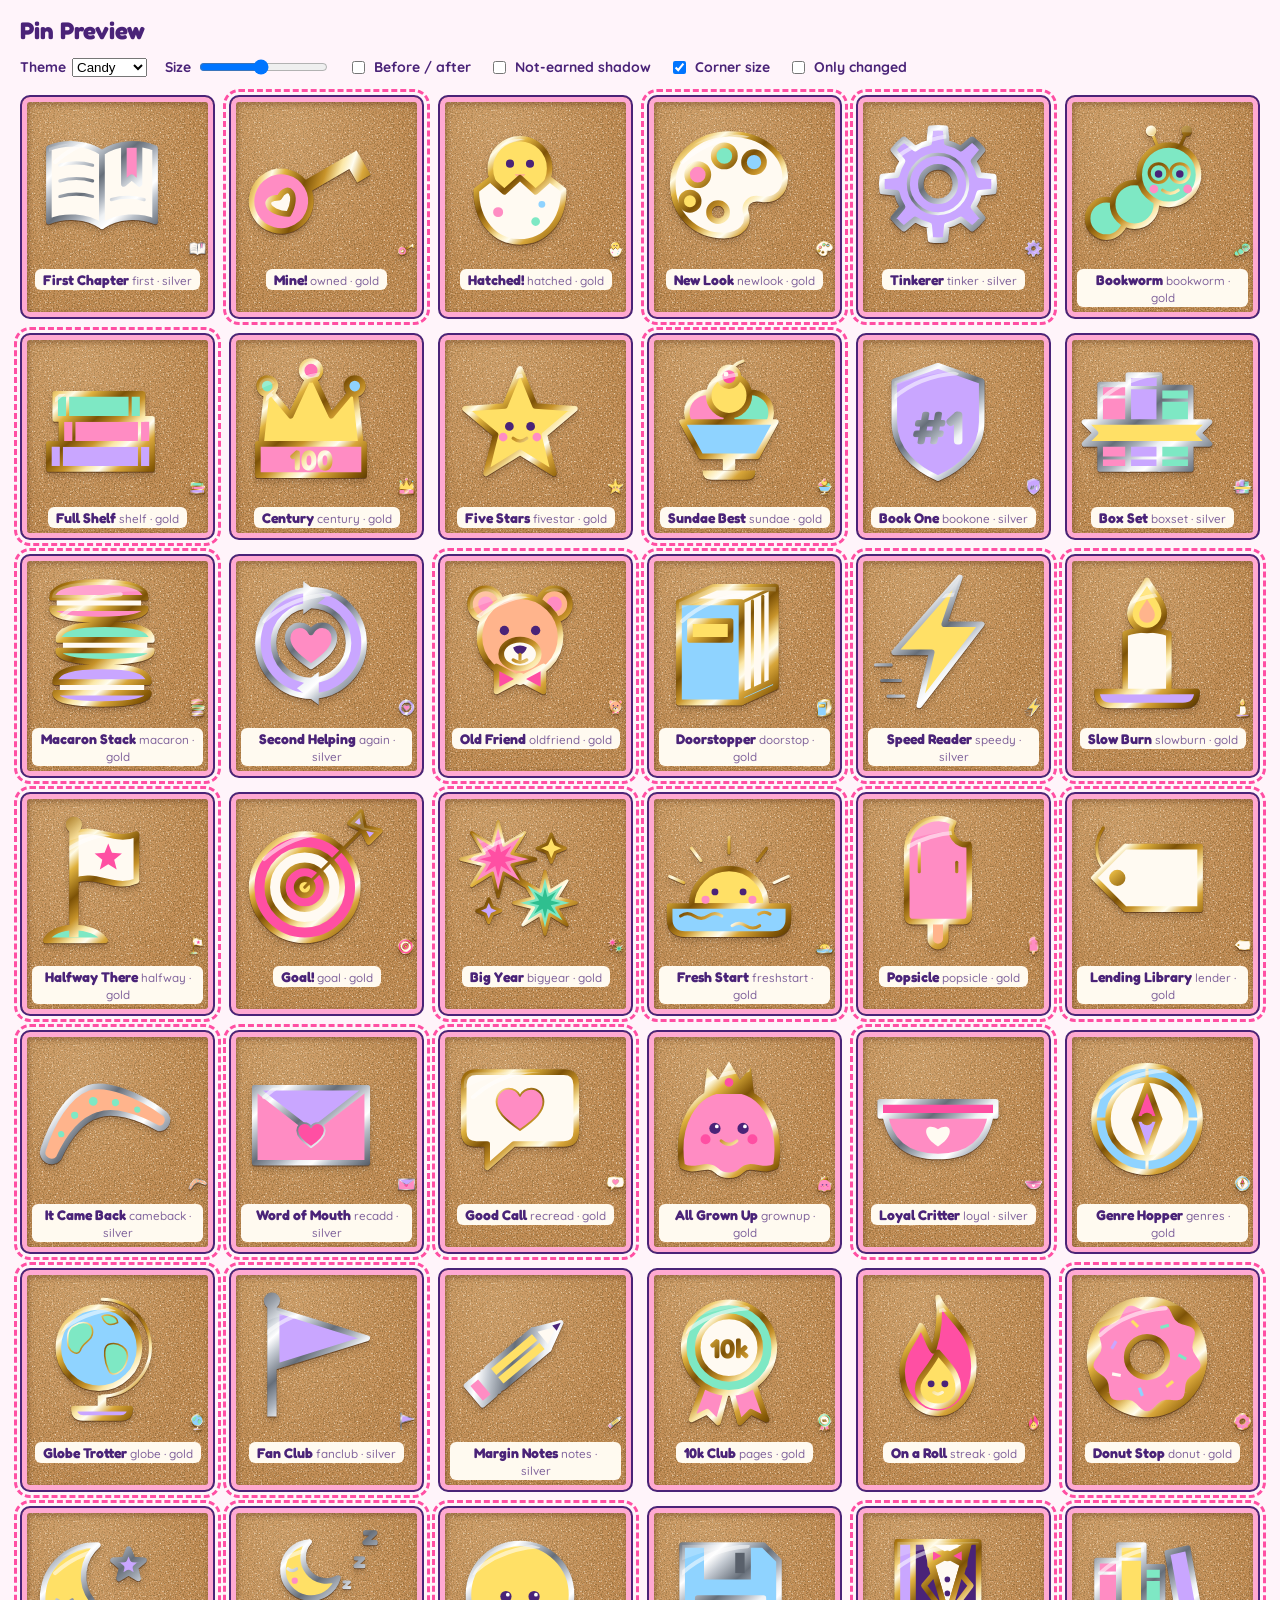
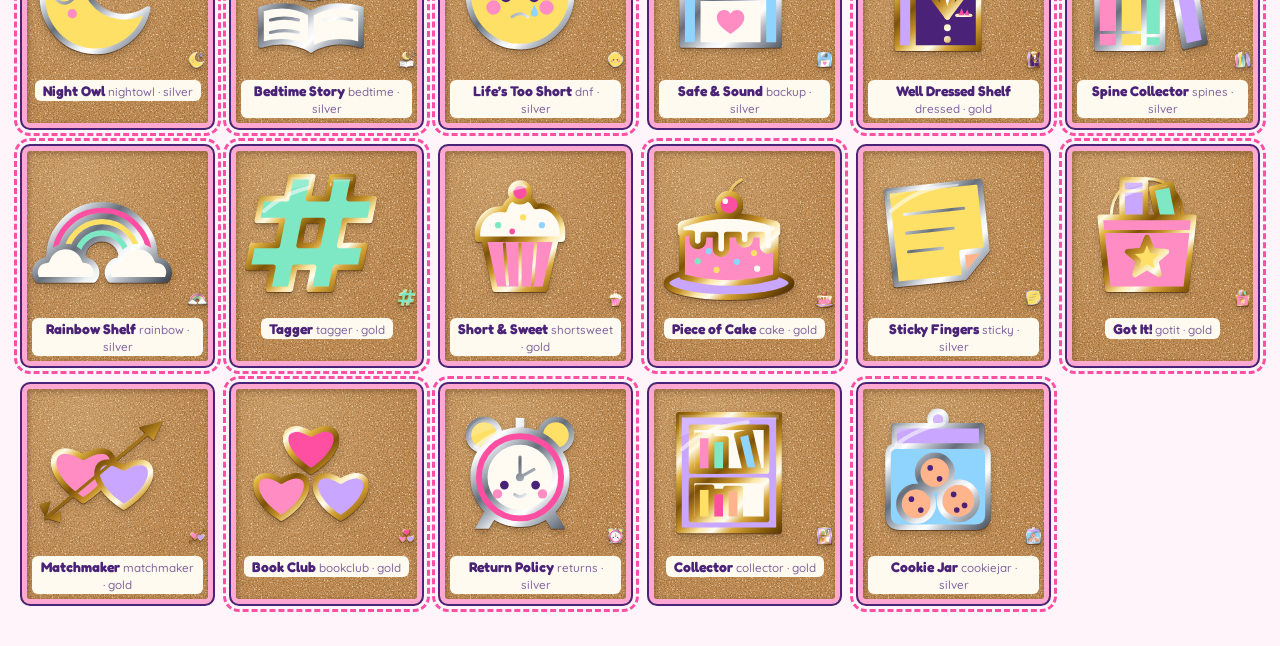
==== dev/pin-preview.html @ de63427f "Pins redrawn and 18 new ones; bigger pins on the board; pin preview page New pins: Halfway There, Go" ====
<!DOCTYPE html>
<html lang="en">
<head>
    <meta charset="UTF-8">
    <meta name="viewport" content="width=device-width, initial-scale=1.0">
    <title>Pin Preview</title>
    <!-- Every pin drawn big, for working on the pin art. Open it straight
         from the folder; it draws from js/pins.js and css/pins.css, and
         pins-before.js (a snapshot) for the before/after view. -->
    <link rel="preconnect" href="https://fonts.googleapis.com">
    <link href="https://fonts.googleapis.com/css2?family=Fredoka:wght@500;600;700&family=Quicksand:wght@500;700&display=swap" rel="stylesheet">
    <link rel="stylesheet" href="../css/pins.css">
    <style>
        body {
            margin: 0;
            padding: 16px 20px 40px;
            background: #fff4fa;
            color: #4a2378;
            font-family: 'Quicksand', sans-serif;
        }

        :root[data-theme="blueprint"] body {
            background: #e8eef7;
            color: #13294b;
        }

        h1 {
            margin: 0 0 12px;
            font-family: 'Fredoka', sans-serif;
            font-size: 24px;
        }

        .controls {
            display: flex;
            flex-wrap: wrap;
            gap: 8px 18px;
            align-items: center;
            margin-bottom: 18px;
            font-size: 14px;
            font-weight: 700;
        }

        .controls label {
            display: flex;
            gap: 6px;
            align-items: center;
        }

        .grid {
            display: grid;
            grid-template-columns: repeat(auto-fill, minmax(calc(var(--size) * var(--cols) + 40px), 1fr));
            gap: 14px;
        }

        .tile {
            padding: 12px 10px 10px;
            border: 2px solid #4a2378;
            border-radius: 10px;
            box-shadow: inset 0 0 0 5px #ffa9d2, inset 1px 2px 5px 6px rgba(60, 25, 5, 0.3);
            text-align: center;
        }

        :root[data-theme="blueprint"] .tile {
            border-color: #13294b;
            box-shadow: inset 0 0 0 5px #2f5fa8, inset 1px 2px 5px 6px rgba(60, 25, 5, 0.3);
        }

        .tile.changed {
            outline: 3px dashed #ff4fa3;
            outline-offset: 3px;
        }

        .arts {
            display: flex;
            justify-content: center;
            align-items: flex-end;
            gap: 10px;
        }

        .art {
            display: flex;
            flex-direction: column;
            align-items: center;
            gap: 2px;
        }

        .art .pin-art {
            width: var(--size);
            height: var(--size);
        }

        .art.small .pin-art {
            width: 21px;
            height: 21px;
        }

        .art span {
            font-size: 10px;
            font-weight: 700;
            color: #fffaf0;
            text-shadow: 0 1px 1px rgba(0, 0, 0, 0.5);
        }

        .name {
            display: inline-block;
            margin-top: 8px;
            padding: 2px 8px;
            border-radius: 6px;
            background: #fffaf0;
            font-family: 'Fredoka', sans-serif;
            font-size: 14px;
            font-weight: 700;
        }

        .name small {
            font-family: 'Quicksand', sans-serif;
            font-weight: 500;
            opacity: 0.7;
        }
    </style>
</head>
<body>
    <h1>Pin Preview</h1>
    <div class="controls">
        <label>Theme
            <select id="theme">
                <option value="">Candy</option>
                <option value="blueprint">Blueprint</option>
            </select>
        </label>
        <label>Size <input type="range" id="size" min="48" max="260" value="150"></label>
        <label><input type="checkbox" id="before"> Before / after</label>
        <label><input type="checkbox" id="locked"> Not-earned shadow</label>
        <label><input type="checkbox" id="small" checked> Corner size</label>
        <label><input type="checkbox" id="onlyChanged"> Only changed</label>
    </div>
    <div class="grid" id="grid"></div>

    <script>
        // always the latest pins.js, not a cached one
        document.write(['pins-before.js', '../js/pins.js'].map(src => `<script src="${src}?v=${Date.now()}"><\/script>`).join(''));
    </script>
    <script>
        const $ = id => document.getElementById(id);
        const old = window.PinsBefore;
        // a pin's changed if its drawing's not the same as the snapshot's
        const sameArt = (a, b) => b && JSON.stringify([a.art, a.metal, a.rotate, a.glint]) === JSON.stringify([b.art, b.metal, b.rotate, b.glint]);

        function draw() {
            document.documentElement.dataset.theme = $('theme').value;
            if (!$('theme').value) delete document.documentElement.dataset.theme;
            const before = $('before').checked, locked = $('locked').checked, small = $('small').checked;
            const grid = $('grid');
            grid.style.setProperty('--size', $('size').value + 'px');
            grid.style.setProperty('--cols', (before ? 2 : 1) + (locked ? 1 : 0));
            grid.innerHTML = '';
            PINS.forEach(pin => {
                const was = old && old.PINS.find(p => p.id === pin.id);
                const changed = !sameArt(pin, was);
                if ($('onlyChanged').checked && !changed) return;
                const tile = document.createElement('div');
                tile.className = 'tile corkboard' + (changed ? ' changed' : '');
                const arts = [];
                if (before && was) arts.push(['before', old.pinSvg(was)]);
                arts.push([before ? 'now' : '', pinSvg(pin)]);
                if (locked) arts.push(['not earned', pinSvg(pin, false)]);
                if (small) arts.push(['', pinSvg(pin), 'small']);
                tile.innerHTML = '<div class="arts">' + arts.map(([label, svg, cls = '']) =>
                    `<div class="art ${cls}">${svg}<span>${label}</span></div>`).join('') + '</div>' +
                    `<div class="name">${pin.name} <small>${pin.id} · ${pin.metal}</small></div>`;
                tile.title = pin.desc;
                grid.appendChild(tile);
            });
        }

        ['theme', 'size', 'before', 'locked', 'small', 'onlyChanged'].forEach(id => $(id).addEventListener('input', draw));
        draw();
    </script>
</body>
</html>
---- css/pins.css ----
/* ---------- Pin board (achievements) ----------
   enamel pins on a board: a little one in the bottom-left stack, and
   a big one that pops up. Candy (a corkboard) and Blueprint (a drafting
   sheet, at the end of this file) for now. */

/* cork: a warm tan with random dark and light flecks (two layers of
   SVG noise, so there's no repeating dot grid), and a soft sheen */
.corkboard {
    background:
        radial-gradient(ellipse at 30% 15%, rgba(255, 228, 185, 0.22), transparent 65%),
        url("data:image/svg+xml,%3Csvg xmlns='http://www.w3.org/2000/svg' width='180' height='180'%3E%3Cfilter id='a'%3E%3CfeTurbulence type='fractalNoise' baseFrequency='.8' numOctaves='2' seed='3' stitchTiles='stitch'/%3E%3CfeColorMatrix values='0 0 0 0 .3 0 0 0 0 .15 0 0 0 0 .04 2.8 0 0 0 -1.2'/%3E%3C/filter%3E%3Cfilter id='b'%3E%3CfeTurbulence type='fractalNoise' baseFrequency='.6' numOctaves='2' seed='11' stitchTiles='stitch'/%3E%3CfeColorMatrix values='0 0 0 0 1 0 0 0 0 .9 0 0 0 0 .74 0 2.6 0 0 -1.55'/%3E%3C/filter%3E%3Crect width='100%25' height='100%25' filter='url(%23a)'/%3E%3Crect width='100%25' height='100%25' filter='url(%23b)'/%3E%3C/svg%3E") 0 0 / 180px 180px,
        #c48f57;
}

/* an earned pin sits proud of the cork: a tight contact shadow and a
   softer one further out */
.pin-art {
    display: block;
    overflow: visible;
    filter: drop-shadow(0.6px 1.3px 0 rgba(60, 30, 8, 0.55)) drop-shadow(0 3px 3px rgba(40, 20, 5, 0.25));
}

.pin-text {
    font-family: 'Fredoka', 'Quicksand', sans-serif;
    font-weight: 700;
}

/* not earned yet: just its shape, a flat shadow on the cork. The
   paths are solid and the group is see-through as a whole, so where
   parts overlap there's no darker line showing the details. The
   stroke makes it the same size as the real pin (borders and all). */
.pin-art.locked {
    filter: none;
}

.pin-ghost {
    opacity: 0.3;
}

.pin-ghost path {
    fill: var(--pin-shadow, #46230a);
    stroke: var(--pin-shadow, #46230a);
    stroke-width: 1.8;
    stroke-linejoin: round;
}

/* a new pin's shadow, waiting in its spot for it to land */
.pin-slot .pin-art.under {
    position: absolute;
    inset: 0;
    rotate: var(--tilt);
}

.pin-slot.locked:hover .pin-ghost,
.pin-slot.locked.selected .pin-ghost {
    opacity: 0.42;
}

/* now and then light catches the metal */
.pin-glint {
    opacity: 0;
    transform-box: fill-box;
    transform-origin: center;
    animation: pin-glint 6s ease-in-out infinite;
}

.pin-slot:nth-child(3n + 1) .pin-glint { animation-delay: -2s; }
.pin-slot:nth-child(3n + 2) .pin-glint { animation-delay: -4s; }
.pin-home-pin:nth-child(2) .pin-glint { animation-delay: -2.5s; }
.pin-home-pin:nth-child(3) .pin-glint { animation-delay: -4.5s; }

@keyframes pin-glint {
    0%, 82%, 100% { opacity: 0; transform: scale(0.2) rotate(0deg); }
    90% { opacity: 1; transform: scale(1) rotate(45deg); }
    96% { opacity: 0; transform: scale(0.4) rotate(90deg); }
}

:root[data-calm] .pin-glint {
    animation: none;
}

@media (prefers-reduced-motion: reduce) {
    .pin-glint { animation: none; }
}

/* ---------- The corner widget ----------
   a little corkboard in a candy-pink frame in the corner stack, hung
   under the critter (above the goals card). Shows the three newest
   pins. Settings > Shelf extras can switch it off. */
.pin-home {
    display: none;
    position: relative;
    width: 72px;
    margin-top: 14px; /* room for the nail and string */
    cursor: pointer;
    transform: rotate(-2deg);
    transition: transform 0.25s cubic-bezier(.3, 1.6, .5, 1);
    -webkit-tap-highlight-color: transparent;
}


:root:is(:not([data-theme]), [data-theme="blueprint"]) body.pins-on .pin-home {
    display: block;
}

.pin-home:hover {
    transform: rotate(2deg) translateY(-4px);
}

.pin-home:focus-visible {
    outline: 2px dashed var(--outline);
    outline-offset: 3px;
    border-radius: 6px;
}

/* it hangs by a string from a brass nail */
.pin-home::before {
    content: '';
    position: absolute;
    left: calc(50% - 9px);
    top: -9px;
    width: 18px;
    height: 18px;
    border-top: 1.5px solid #8a6248;
    border-left: 1.5px solid #8a6248;
    transform: rotate(45deg);
}

.pin-home::after {
    content: '';
    position: absolute;
    left: calc(50% - 3px);
    top: -16px;
    width: 6px;
    height: 6px;
    border-radius: 50%;
    background: radial-gradient(circle at 35% 30%, #fff6d0 0 15%, #d9a93a 40%, #7d5207 100%);
    box-shadow: 0 1px 1px rgba(0, 0, 0, 0.35);
}
.pin-home-board {
    position: relative;
    height: 46px;
    padding: 0 6px;
    display: flex;
    align-items: center;
    justify-content: center;
    gap: 1px;
    border: 2px solid var(--outline);
    border-radius: 6px;
    box-shadow:
        inset 0 0 0 4px var(--pin-frame, #ffa9d2),
        inset 0 0 0 5.5px var(--pin-frame-edge, rgba(74, 35, 120, 0.45)),
        inset 1px 2px 4px 5px rgba(60, 25, 5, 0.3),
        2px 2px 0 var(--outline);
}

/* nothing earned yet: one pushpin waiting */
.pin-home-board:empty::after {
    content: '';
    width: 8px;
    height: 8px;
    border-radius: 50%;
    background: radial-gradient(circle at 35% 30%, #fff 0 12%, #ff8cc3 35%, #c2306f 100%);
    box-shadow: 1px 2px 1px rgba(50, 20, 5, 0.45);
}

.pin-home-pin {
    flex: none;
    width: 21px;
    height: 21px;
    rotate: var(--tilt);
}

.pin-home-pin .pin-art {
    width: 100%;
    height: 100%;
    filter: drop-shadow(0.4px 0.8px 0 rgba(60, 30, 8, 0.6)) drop-shadow(0 1.5px 1.5px rgba(40, 20, 5, 0.25));
}

/* how many pins you haven't looked at yet */
.pin-new {
    position: absolute;
    z-index: 1;
    top: -9px;
    right: -9px;
    display: none;
    min-width: 16px;
    padding: 0 4px;
    border: 2px solid var(--outline);
    border-radius: 10px;
    background: var(--y2k-hot-pink);
    color: white;
    font-size: 10px;
    font-weight: 700;
    line-height: 14px;
    text-align: center;
    pointer-events: none;
}

.pin-new.visible {
    display: block;
    animation: critter-bob 1.6s ease-in-out infinite;
}

/* ---------- The big pin board ----------
   no window round it: the board itself pops up over the page, hung on
   a nail like the little one, with a round close button on its corner */
.pins-pop {
    position: relative;
    margin-top: 26px; /* the string and nail */
}

.pins-pop::before {
    content: '';
    position: absolute;
    left: calc(50% - 40px);
    top: -40px;
    width: 80px;
    height: 80px;
    border-top: 2px solid #8a6248;
    border-left: 2px solid #8a6248;
    transform: rotate(45deg);
}

.pins-pop::after {
    content: '';
    position: absolute;
    left: calc(50% - 6px);
    top: -63px;
    width: 12px;
    height: 12px;
    border-radius: 50%;
    background: radial-gradient(circle at 35% 30%, #fff6d0 0 15%, #d9a93a 40%, #7d5207 100%);
    box-shadow: 0 2px 2px rgba(0, 0, 0, 0.4);
}

.pins-close {
    position: absolute;
    z-index: 3;
    top: -14px;
    right: -14px;
}

/* the board: cork in a candy-pink frame (drawn with inset shadows, so
   the cork runs right under it). Pins are placed on it by hand, see
   scatterPins. */
.pins-board {
    position: relative;
    z-index: 1;
    width: min(1080px, calc(100vw - 48px));
    height: min(680px, calc(100vh - 110px));
    border: 2px solid var(--outline);
    border-radius: 10px;
    box-shadow:
        inset 0 0 0 11px var(--pin-frame, #ffa9d2),
        inset 0 1px 0 11px var(--pin-frame-light, #ffd0e6),
        inset 0 0 0 13px var(--pin-frame-edge, rgba(74, 35, 120, 0.55)),
        inset 2px 4px 8px 13px rgba(60, 25, 5, 0.32),
        5px 5px 0 var(--outline),
        0 18px 40px rgba(0, 0, 0, 0.35);
}

.pin-slot {
    position: absolute;
    cursor: pointer;
    outline: none;
    border-radius: 50%;
    -webkit-tap-highlight-color: transparent;
}

/* each one stuck in at its own angle */
.pin-slot .pin-art {
    width: 100%;
    height: 100%;
    rotate: var(--tilt);
    transition: transform 0.2s cubic-bezier(.3, 1.6, .5, 1), filter 0.2s;
}
/* pick one up a little */
.pin-slot.earned:hover .pin-art,
.pin-slot.earned.selected .pin-art {
    transform: translateY(-3px) scale(1.06);
    filter: drop-shadow(1px 3px 0 rgba(60, 30, 8, 0.4)) drop-shadow(0 7px 6px rgba(40, 20, 5, 0.3));
}

.pin-slot:focus-visible {
    outline: 2px dashed #fffaf0;
    outline-offset: -2px;
}

/* about the picked pin: a paper card that pops up right by it (paper
   in dark mode too), with a little arrow pointing at the pin */
.pin-detail {
    position: absolute;
    z-index: 2;
    width: 230px;
    box-sizing: border-box;
    display: none;
    flex-direction: column;
    gap: 4px;
    padding: 10px 14px 12px;
    border: 2px solid var(--outline);
    border-radius: 8px;
    background: #fffaf0;
    box-shadow: 3px 3px 0 var(--outline);
    color: #4a2378;
    cursor: default;
}

.pin-detail.visible {
    display: flex;
    animation: pin-card-in 0.18s ease-out;
}

@keyframes pin-card-in {
    from { opacity: 0; transform: translateY(-6px) scale(0.96); }
}

.pin-detail.above.visible {
    animation-name: pin-card-in-above;
}

@keyframes pin-card-in-above {
    from { opacity: 0; transform: translateY(6px) scale(0.96); }
}

.pin-detail::before {
    content: '';
    position: absolute;
    left: calc(var(--point, 50%) - 7px);
    top: -8px;
    width: 12px;
    height: 12px;
    border-top: 2px solid var(--outline);
    border-left: 2px solid var(--outline);
    background: #fffaf0;
    transform: rotate(45deg);
}

.pin-detail.above::before {
    top: auto;
    bottom: -8px;
    transform: rotate(225deg);
}

.pin-detail-name {
    font-family: 'Fredoka', 'Quicksand', sans-serif;
    font-size: 17px;
    font-weight: 700;
}

.pin-detail-desc {
    font-size: 13px;
}

.pin-detail-when {
    font-size: 12px;
    opacity: 0.75;
}

.pin-detail .reading-goal-bar {
    margin: 4px 0 0;
}

:root[data-calm] .pin-detail.visible {
    animation: none;
}

@media (max-width: 600px) {
    .pin-home {
        width: 64px;
        margin-top: 12px;
    }

    .pin-home-board {
        height: 40px;
        padding: 0 4px;
    }

    .pin-home-pin {
        width: 18px;
        height: 18px;
    }

    /* a tall board on a phone */
    .pins-board {
        width: calc(100vw - 32px);
        height: min(640px, calc(100vh - 120px));
    }

    .pins-close {
        right: -6px;
    }

    /* closed, a dot on the corner button says there's a new pin */
    :root:is(:not([data-theme]), [data-theme="blueprint"]) body:not(.corner-open):has(.pin-new.visible) .corner-toggle::after {
        content: '';
        position: absolute;
        top: -2px;
        right: -2px;
        width: 12px;
        height: 12px;
        border: 2px solid var(--outline);
        border-radius: 50%;
        background: var(--y2k-hot-pink);
    }
}

/* its Settings switch only shows while the board can (Candy, Blueprint) */
:root[data-theme]:not([data-theme="blueprint"]) .pins-setting {
    display: none;
}

/* ---------- Blueprint: a corkboard in a cobalt frame ----------
   the same bulletin board and nail as Candy, in a cobalt-blue frame,
   with the enamel in the theme's colours: signal orange, cobalt, steel
   blue and paper white. */
:root[data-theme="blueprint"] {
    --pe-pink: #ff8a2e;
    --pe-hot: #f0600f;
    --pe-lav: #6e98e0;
    --pe-mint: #62cdc6;
    --pe-teal: #2b9e98;
    --pe-yellow: #ffc864;
    --pe-sky: #6db3f7;
    --pe-peach: #ffa24a;
    --pe-cream: #fbfcfe;
    --pe-ink: #13294b;
    --pin-frame: #2f5fa8;
    --pin-frame-light: #6f95d0;
    --pin-frame-edge: rgba(19, 41, 75, 0.6);
}

:root[data-mode="dark"][data-theme="blueprint"] {
    --pin-frame: #2a4f86;
    --pin-frame-light: #4f75b0;
    --pin-frame-edge: rgba(0, 0, 0, 0.5);
}

/* nothing earned yet: an orange drawing pin waiting */
:root[data-theme="blueprint"] .pin-home-board:empty::after {
    background: radial-gradient(circle at 35% 30%, #fff 0 12%, #f28c3a 35%, #a8460f 100%);
}

/* the card, lettered by hand */
:root[data-theme="blueprint"] .pin-detail,
:root[data-theme="blueprint"] .pin-detail::before {
    background: var(--surface);
}

:root[data-theme="blueprint"] .pin-detail {
    border: 1.5px solid var(--outline);
    border-radius: 2px;
    box-shadow: var(--btn-shadow);
    color: var(--y2k-dark);
    font-family: 'Architects Daughter', cursive;
}

:root[data-theme="blueprint"] .pin-detail::before {
    border-width: 1.5px;
}

:root[data-theme="blueprint"] .pin-detail-name {
    font-family: 'Architects Daughter', cursive;
    font-size: 18px;
    color: var(--y2k-hot-pink);
}
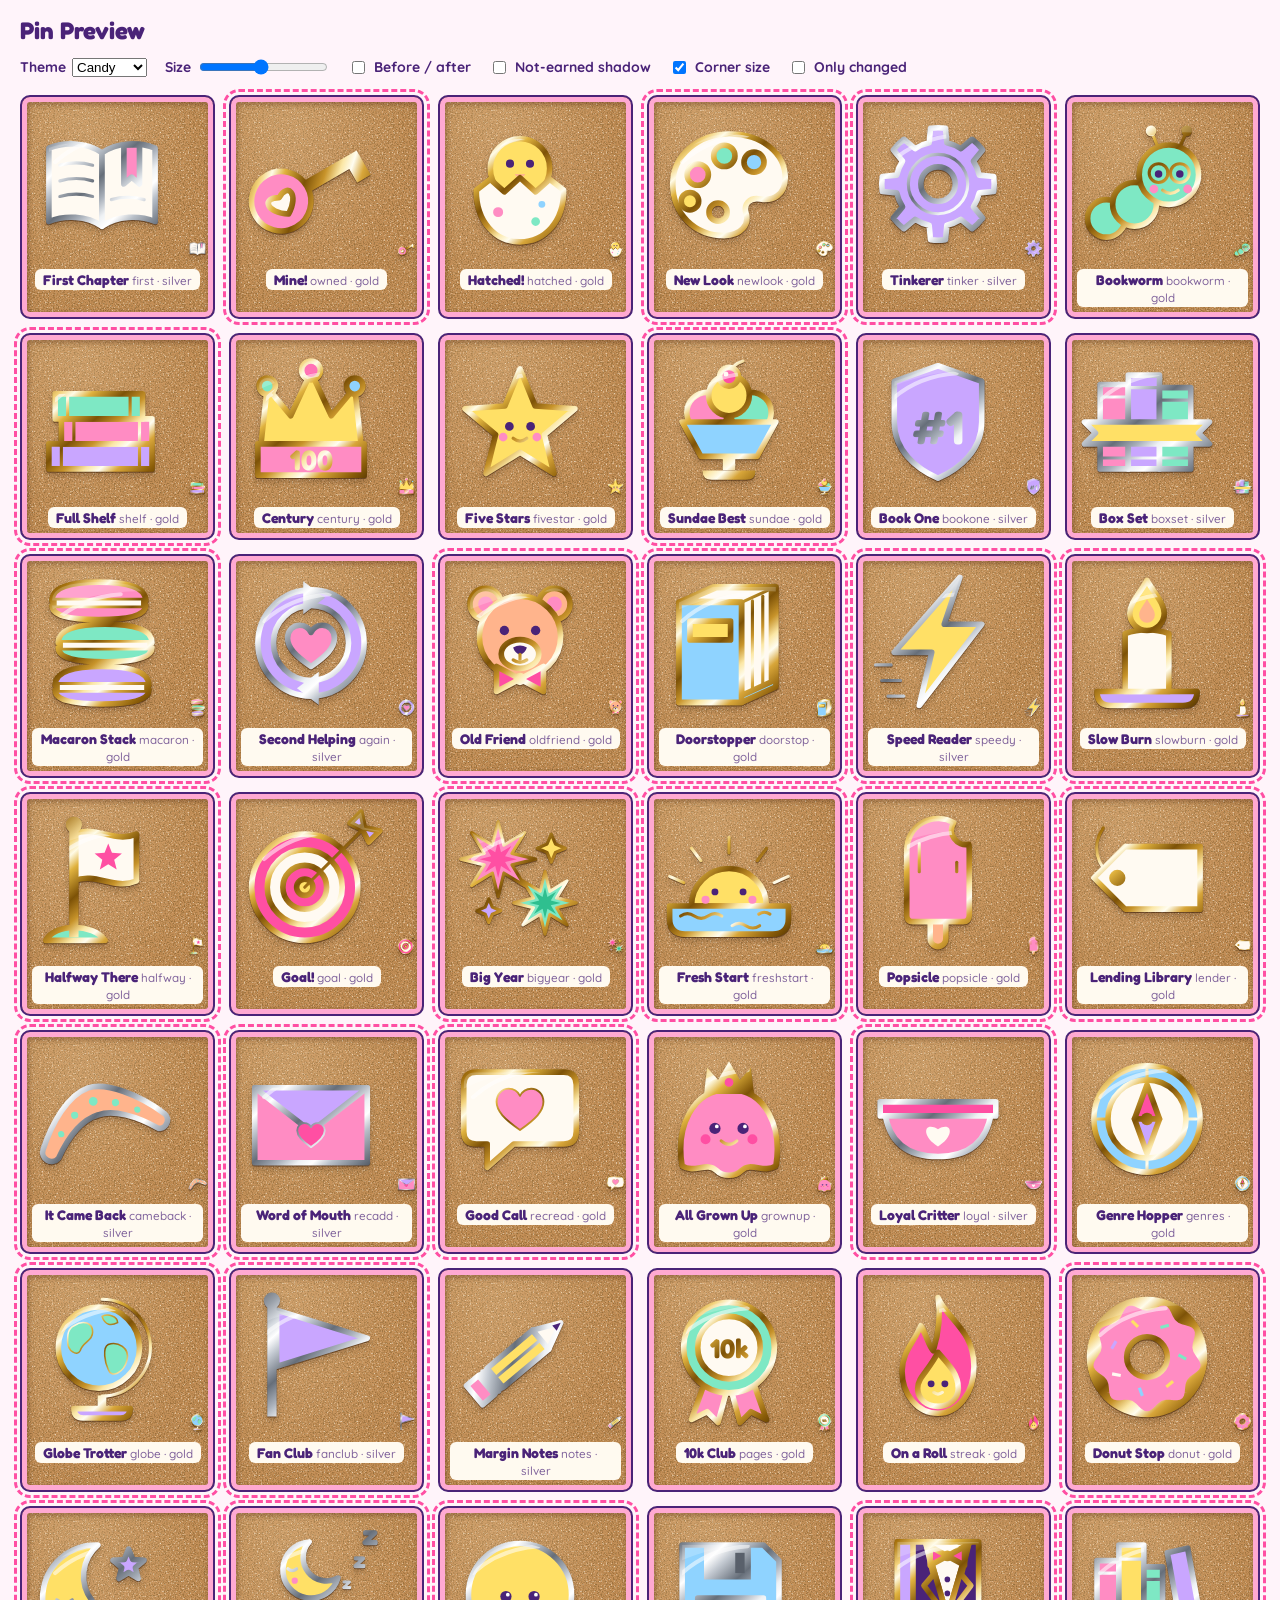
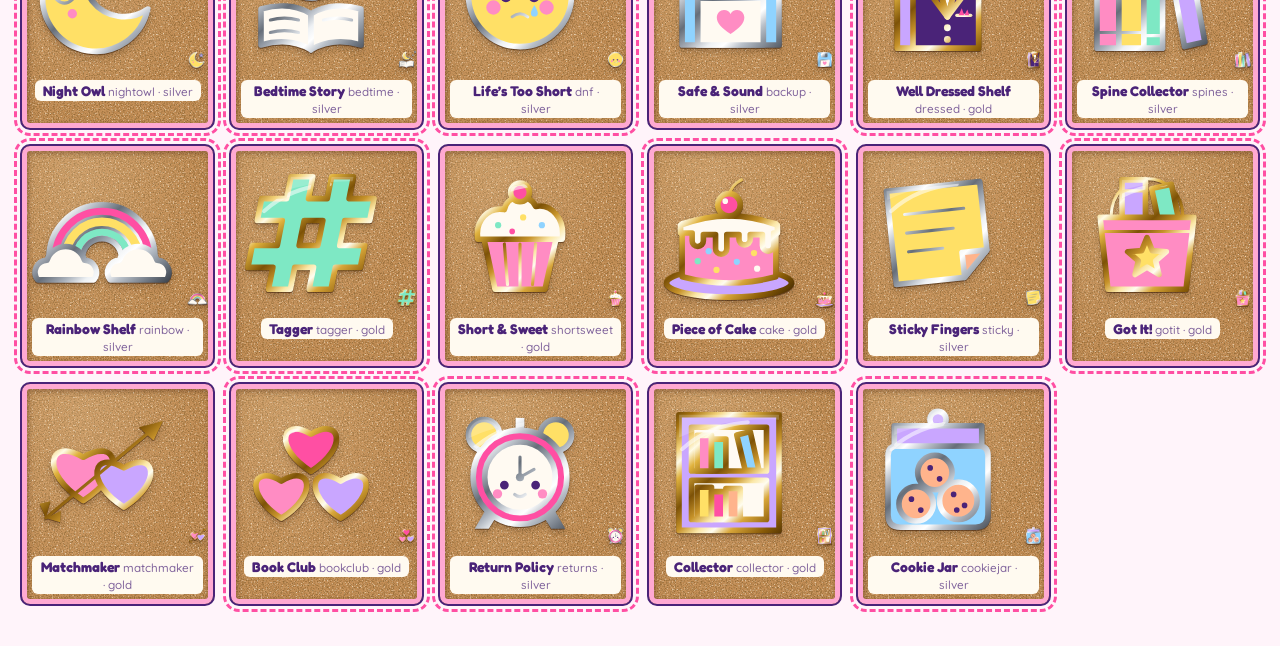
==== commit aa84cb3d: "Sunset gets the pin board and the dressed-up goals window A corkboard in a sunset-gradient frame wit" ====
--- a/dev/pin-preview.html
+++ b/dev/pin-preview.html
@@ -65,6 +65,16 @@
             box-shadow: inset 0 0 0 5px #2f5fa8, inset 1px 2px 5px 6px rgba(60, 25, 5, 0.3);
         }
 
+        :root[data-theme="sunset"] body {
+            background: #fff1e3;
+            color: #3d0a33;
+        }
+
+        :root[data-theme="sunset"] .tile {
+            border-color: #6a0048;
+            box-shadow: inset 0 0 0 5px #f7821e, inset 1px 2px 5px 6px rgba(60, 25, 5, 0.3);
+        }
+
         .tile.changed {
             outline: 3px dashed #ff4fa3;
             outline-offset: 3px;
@@ -126,6 +136,7 @@
             <select id="theme">
                 <option value="">Candy</option>
                 <option value="blueprint">Blueprint</option>
+                <option value="sunset">Sunset</option>
             </select>
         </label>
         <label>Size <input type="range" id="size" min="48" max="260" value="150"></label>
--- a/css/pins.css
+++ b/css/pins.css
@@ -99,7 +99,7 @@
 }
 
 
-:root:is(:not([data-theme]), [data-theme="blueprint"]) body.pins-on .pin-home {
+:root:is(:not([data-theme]), [data-theme="blueprint"], [data-theme="sunset"]) body.pins-on .pin-home {
     display: block;
 }
 
@@ -392,7 +392,7 @@
     }
 
     /* closed, a dot on the corner button says there's a new pin */
-    :root:is(:not([data-theme]), [data-theme="blueprint"]) body:not(.corner-open):has(.pin-new.visible) .corner-toggle::after {
+    :root:is(:not([data-theme]), [data-theme="blueprint"], [data-theme="sunset"]) body:not(.corner-open):has(.pin-new.visible) .corner-toggle::after {
         content: '';
         position: absolute;
         top: -2px;
@@ -405,8 +405,9 @@
     }
 }
 
-/* its Settings switch only shows while the board can (Candy, Blueprint) */
-:root[data-theme]:not([data-theme="blueprint"]) .pins-setting {
+/* its Settings switch only shows while the board can (Candy, Blueprint,
+   Sunset) */
+:root[data-theme]:not([data-theme="blueprint"], [data-theme="sunset"]) .pins-setting {
     display: none;
 }
 
@@ -463,4 +464,83 @@
     font-family: 'Architects Daughter', cursive;
     font-size: 18px;
     color: var(--y2k-hot-pink);
-}+}
+/* ---------- Sunset: a corkboard in a sunset frame ----------
+   the same cork and nail, framed in the whole sky (gold through orange
+   and red to plum, like Sunset's panel rims) and rounded like the
+   theme's panels; the enamel in sunset colours, with a sea teal and a
+   twilight blue so the pins don't all run together */
+:root[data-theme="sunset"] {
+    --pe-pink: #ff7d8c;
+    --pe-hot: #e8235a;
+    --pe-lav: #b06ad8;
+    --pe-mint: #4fc8b0;
+    --pe-teal: #1f9a88;
+    --pe-yellow: #ffd04f;
+    --pe-sky: #7f9cf0;
+    --pe-peach: #ff9f52;
+    --pe-cream: #fff7ec;
+    --pe-ink: #3d0a33;
+    /* (the frame's a gradient ring drawn over the cork, below; these
+       leave just its plum inner edge and the shadow it casts) */
+    --pin-frame: transparent;
+    --pin-frame-light: transparent;
+    --pin-frame-edge: rgba(106, 0, 72, 0.6);
+}
+
+:root[data-mode="dark"][data-theme="sunset"] {
+    --pin-frame-edge: rgba(20, 0, 20, 0.6);
+}
+
+:root[data-theme="sunset"] .pins-board {
+    border-radius: 18px;
+}
+
+:root[data-theme="sunset"] .pin-home-board {
+    border-radius: 10px;
+}
+
+/* the gradient ring: the whole sky, cut down to the frame's width */
+:root[data-theme="sunset"] .pins-board::after,
+:root[data-theme="sunset"] .pin-home-board::before {
+    content: '';
+    position: absolute;
+    inset: 0;
+    z-index: 1;
+    padding: 11px;
+    border-radius: inherit;
+    background: var(--sunset);
+    -webkit-mask: linear-gradient(#000 0 0) content-box, linear-gradient(#000 0 0);
+    -webkit-mask-composite: xor;
+    mask-composite: exclude;
+    pointer-events: none;
+}
+
+:root[data-theme="sunset"] .pin-home-board::before {
+    padding: 4px;
+    background: var(--sunset-down);
+}
+
+/* nothing earned yet: a hot pink-and-orange pushpin waiting */
+:root[data-theme="sunset"] .pin-home-board:empty::after {
+    background: radial-gradient(circle at 35% 30%, #fff 0 12%, #ff7a3d 35%, #c4093f 100%);
+}
+
+/* the card: soft and rounded, its name in the theme's script */
+:root[data-theme="sunset"] .pin-detail,
+:root[data-theme="sunset"] .pin-detail::before {
+    background: var(--surface);
+}
+
+:root[data-theme="sunset"] .pin-detail {
+    border-radius: 14px;
+    box-shadow: var(--panel-shadow), 3px 3px 0 var(--outline);
+    color: var(--y2k-dark);
+}
+
+:root[data-theme="sunset"] .pin-detail-name {
+    font-family: 'Kaushan Script', 'Fredoka', cursive;
+    font-size: 19px;
+    font-weight: 400;
+    color: var(--y2k-hot-pink);
+}
